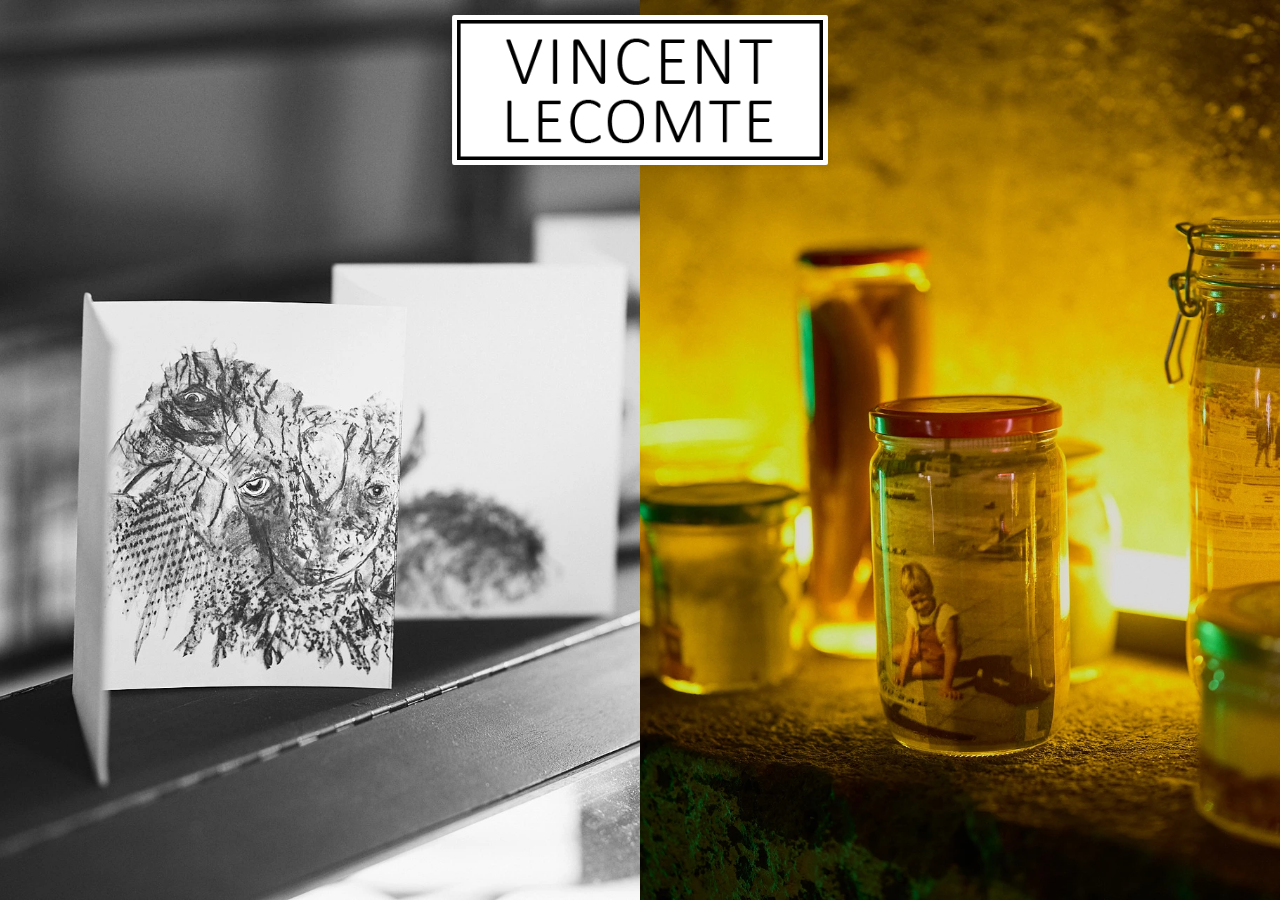
==== index.html @ bfa9d7aa "Ajout du site recherche Clarification des interdependances CSS" ====
<!DOCTYPE html>
<html lang="fr">
<head>
  <meta charset="UTF-8" />
  <meta name="viewport" content="width=device-width, initial-scale=1.0" />
  <title>Vincent Lecomte</title>
  
  <link rel="stylesheet" href="styles/base/variables.css" />
  <link rel="stylesheet" href="styles/base/reset.css" />
  <link rel="stylesheet" href="styles/accueil.css" />
</head>
<body>
  <div class="title">
    <img src="assets/images/autres/logo.png" alt="Vincent Lecomte" />
  </div>
  <div class="split-container">
    <a href="site_artiste.html" class="left">
      <div class="content">
        <h1>Artiste</h1>
        <p>Exploration visuelle et poétique</p>
      </div>
    </a>
    <a href="site_recherche.html" class="right">
      <div class="content">
        <h1>Recherche</h1>
        <p>Philosophie et esthétique contemporaine</p>
      </div>
    </a>
  </div>
</body>
</html>
---- styles/base/variables.css ----
:root {
  /* Colors */
  --color-primary: #333;
  --color-secondary: #777;
  --color-tertiary: #666;
  --color-background: #f8f8f8;
  --color-sidebar: #fcf6e8;
  --color-white: #ffffff;
  --color-border: #ddd;
  --color-hover: #555;
  --color-submenu: #999;
  --color-shadow: rgba(0, 0, 0, 0.05);
  --color-dark: #222;
  --color-text: #444;

  /* Typography */
  --font-primary: 'Roboto', sans-serif;
  --font-size-small: 0.875rem; /* 14px */
  --font-size-base: 1rem;      /* 16px */
  --font-size-medium: 1.125rem;   /* 18px */
  --font-size-large: 1.25rem;   /* 20px */
  --font-size-h3: 1.5rem;        /* 24px */
  --font-size-h2: 2rem;        /* 32px */
  --font-size-h1: 2.5rem;        /* 40px */
  --line-height-base: 1.5;
  --line-height-tight: 1.2;
  --font-weight-light: 300;
  --font-weight-regular: 400;
  --font-weight-medium: 500;
  --font-weight-bold: 700;

  /* Layout */
  --max-width-form: 37.5rem;   /* 600px */
  --container-padding: 5%;    /* contrôle les marges latérales */
  --border-radius: 0.1875rem;  /* 3px */
  --shadow-default: 0 0.125rem 0.625rem var(--color-shadow);

  /* Spacing */
  --spacing-xxs: 0.25rem;      /* 4px */
  --spacing-xs: 0.5rem;        /* 8px */
  --spacing-sm: 0.9375rem;     /* 15px */
  --spacing-md: 1.25rem;       /* 20px */
  --spacing-lg: 1.875rem;      /* 30px */
  --spacing-xl: 3.125rem;      /* 50px */
  --spacing-xxl: 6.25rem;      /* 100px */

  /* Sidebar */
  --sidebar-width-small: 12.5rem; /* 200px */
  --sidebar-width-large: 15.625rem; /* 250px */
  --sidebar-padding: 1.875rem 1rem;
  --sidebar-logo-margin: 2rem;
  --sidebar-item-margin: 0;
  --sidebar-submenu-padding: 0.75rem;

  /* Transitions */
  --transition-base: 0.3s ease;
  --transition-reduced: 0.1s ease;

  /* Sections */
  --section-margin: var(--spacing-md) 0;
  --section-margin-large: var(--spacing-xxl) 0;
  --section-padding: var(--spacing-md) var(--container-padding);
  --section-spacing-inner: var(--spacing-lg);

  /* Z-Index Layers */
  --layer-sidebar: 1000;
  --layer-menu-toggle: 1001;
  
  /* Accessibilité */
  --focus-color: #007bff;
  --focus-ring: 0 0 0 3px rgba(0, 123, 255, 0.5);
  --color-focus: var(--focus-color);
  --color-error: #dc3545;
  --min-touch-target: 44px;
}

@media (prefers-reduced-motion: reduce) {
  :root {
    --transition-base: var(--transition-reduced);
  }
}
---- styles/accueil.css ----
/* Page d'accueil - CSS autonome et propre */

body {
  margin: 0;
  padding: 0;
  height: 100vh;
  overflow: hidden;
  font-family: var(--font-primary);
}

.split-container {
  display: flex;
  height: 100vh;
  width: 100vw;
}

.left, .right {
  flex: 1;
  display: flex;
  align-items: center;
  text-decoration: none;
  color: var(--color-white);
  position: relative;
  transition: all 0.3s ease;
  padding: var(--spacing-xl);
  overflow: hidden; /* AJOUT : Empêche le débordement */
}

.left {
  background-image: url('../assets/images/autres/home000.webp');
  background-size: cover;
  background-position: center;
  background-repeat: no-repeat;
  justify-content: flex-start;
}

.right {
  background-image: url('../assets/images/autres/home001.webp');
  background-size: cover;
  background-position: center;
  background-repeat: no-repeat;
  justify-content: flex-end;
}

.content {
  z-index: 10;
  opacity: 0; /* Masque le contenu par défaut */
  transition: opacity 0.3s ease;
}

.left .content {
  text-align: left;
}

.right .content {
  text-align: right;
}

/* Fond noir semi-transparent pour le texte */
.content::before {
  content: '';
  position: absolute;
  top: 50%;
  left: 50%;
  transform: translate(-50%, -50%);
  background-color: rgba(0, 0, 0, 0.7);
  border-radius: var(--spacing-xs);
  opacity: 0;
  transition: opacity 0.3s ease;
  z-index: -1;
  width: 120%;
  height: 120%;
}

h1 {
  font-size: 2rem;
  margin-bottom: 0.5rem;
  font-family: var(--font-primary);
  position: relative;
  z-index: 1;
}

p {
  font-size: 1rem;
  opacity: 0.9;
  font-family: var(--font-primary);
  position: relative;
  z-index: 1;
}

.left:hover,
.right:hover {
  flex: 1.2;
  filter: brightness(1.1);
}

/* Affichage du contenu au survol */
.left:hover .content,
.right:hover .content {
  opacity: 1;
}

.left:hover .content::before,
.right:hover .content::before {
  opacity: 1;
}

.title {
  position: absolute;
  top: 10%;
  left: 50%;
  transform: translate(-50%, -50%);
  z-index: 20;
}

.title img {
  max-width: 500px;
  width: auto;
  height: auto;
  max-height: 150px;
  background-color: var(--color-white);
  padding: 5px;
  border-radius: 2px;
  box-shadow: 0 2px 10px rgba(0, 0, 0, 0.1);
}

@media (max-width: 768px) {
  .split-container {
    flex-direction: column;
  }

  .left, .right {
    height: 50vh;
    justify-content: center;
    padding: var(--spacing-lg);
  }

  .left .content,
  .right .content {
    text-align: center;
    opacity: 1; /* Toujours visible sur mobile */
  }

  .content::before {
    opacity: 1; /* Fond toujours visible sur mobile */
  }

  h1 {
    font-size: 1.6rem;
  }

  .title {
    top: 50%;
  }

  .title img {
    max-width: 250px;
    max-height: 60px;
    padding: 12px;
  }
}
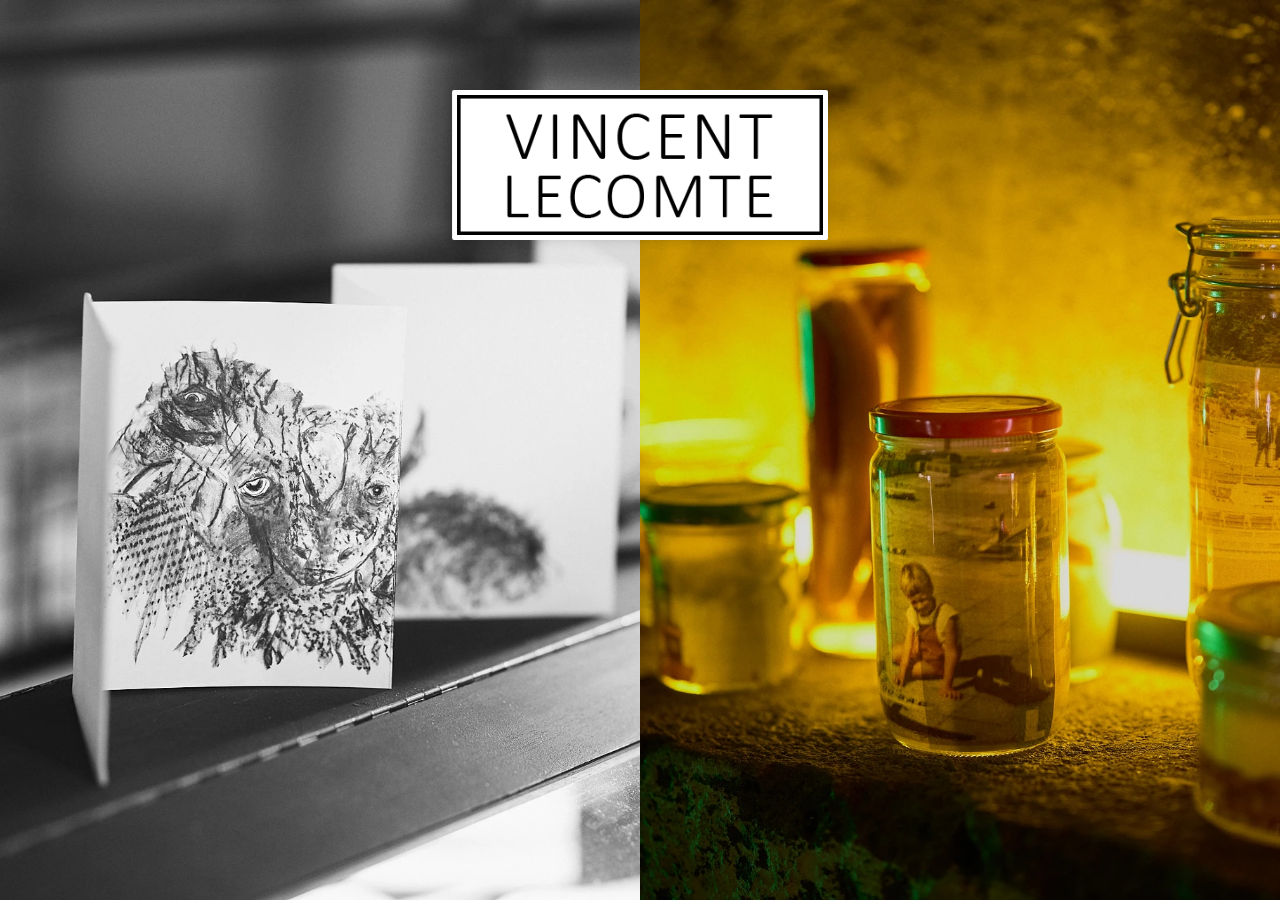
==== commit 668e7562: "Modifs globales Ajout livres Modifs globales Optimisation et modifications" ====
--- a/index.html
+++ b/index.html
@@ -16,7 +16,7 @@
   <div class="split-container">
     <a href="site_artiste.html" class="left">
       <div class="content">
-        <h1>Artiste</h1>
+        <h1>Création</h1>
         <p>Exploration visuelle et poétique</p>
       </div>
     </a>
--- a/styles/accueil.css
+++ b/styles/accueil.css
@@ -68,8 +68,8 @@
   opacity: 0;
   transition: opacity 0.3s ease;
   z-index: -1;
-  width: 120%;
-  height: 120%;
+  width: 100%;
+  height: 100%;
 }
 
 h1 {
@@ -109,7 +109,7 @@
   position: absolute;
   top: 10%;
   left: 50%;
-  transform: translate(-50%, -50%);
+  transform: translateX(-50%);
   z-index: 20;
 }
 
@@ -151,6 +151,7 @@
 
   .title {
     top: 50%;
+    transform: translate(-50%, -50%);
   }
 
   .title img {
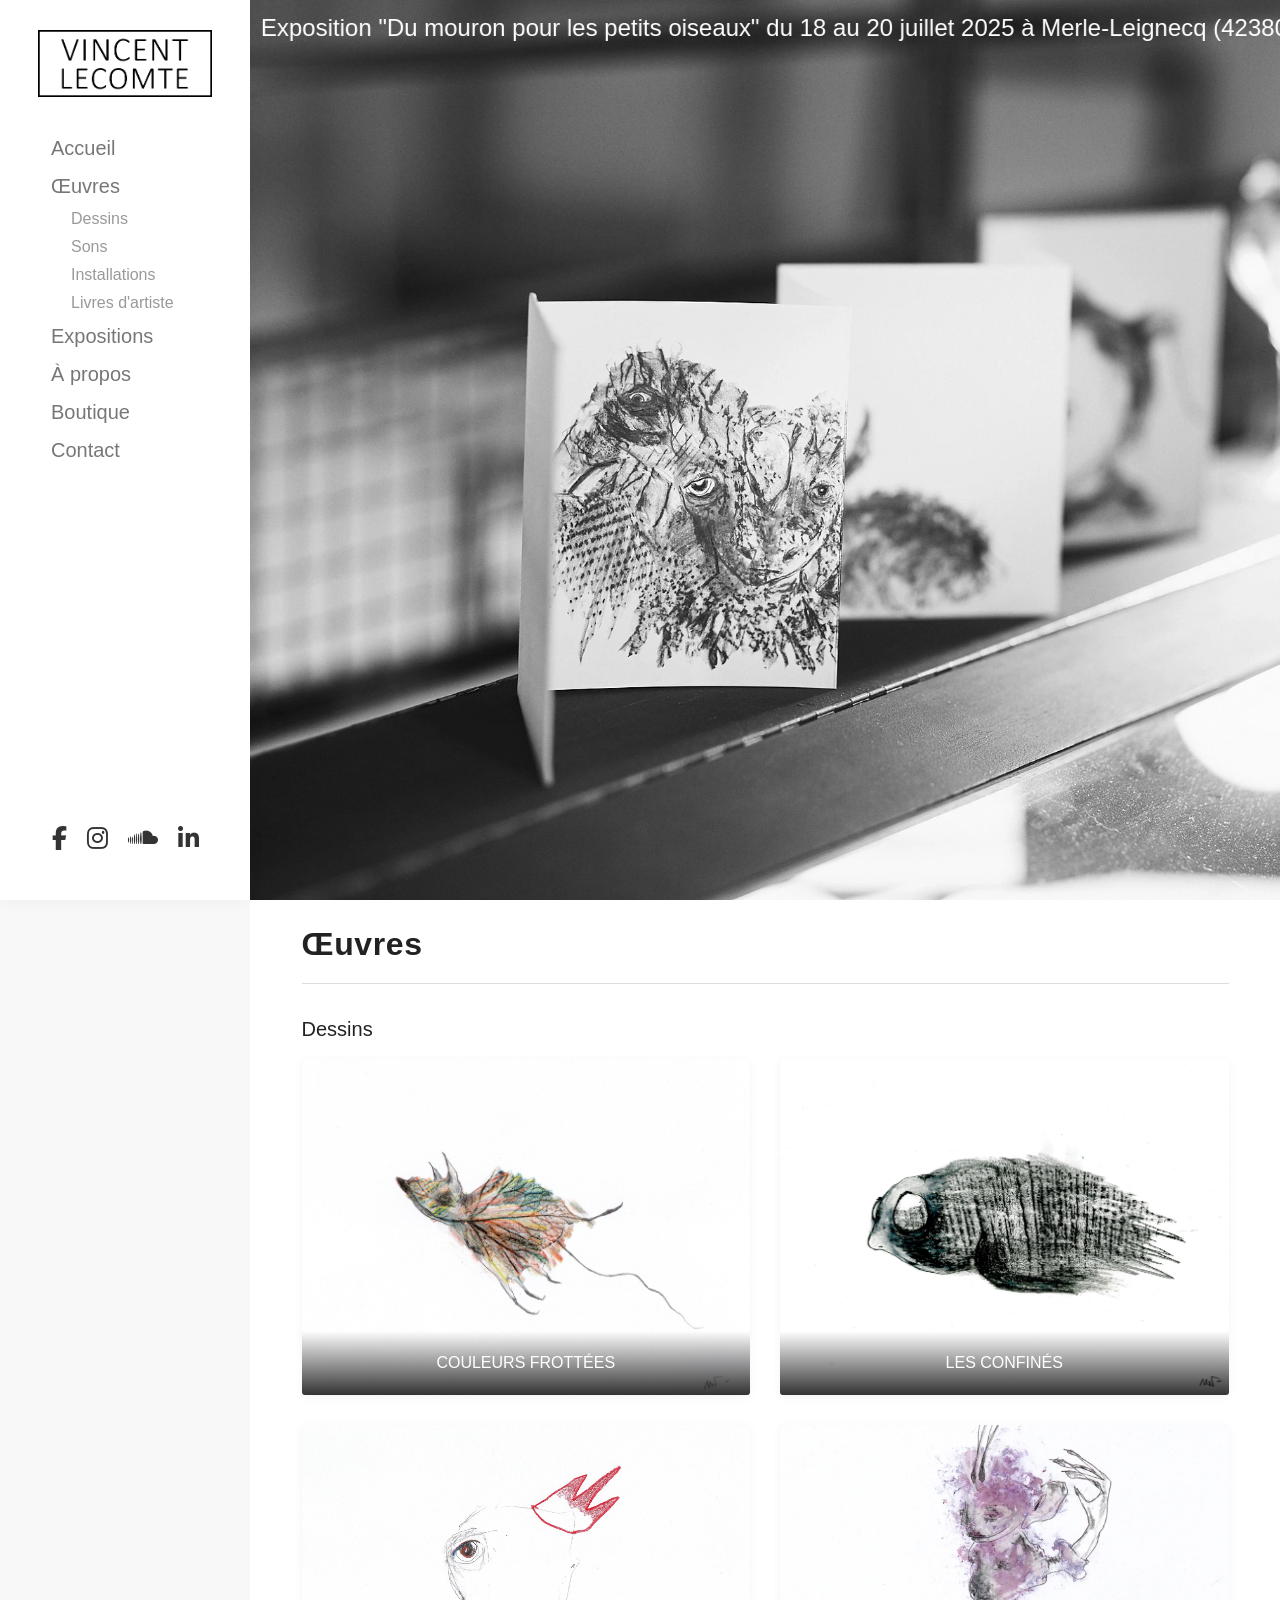
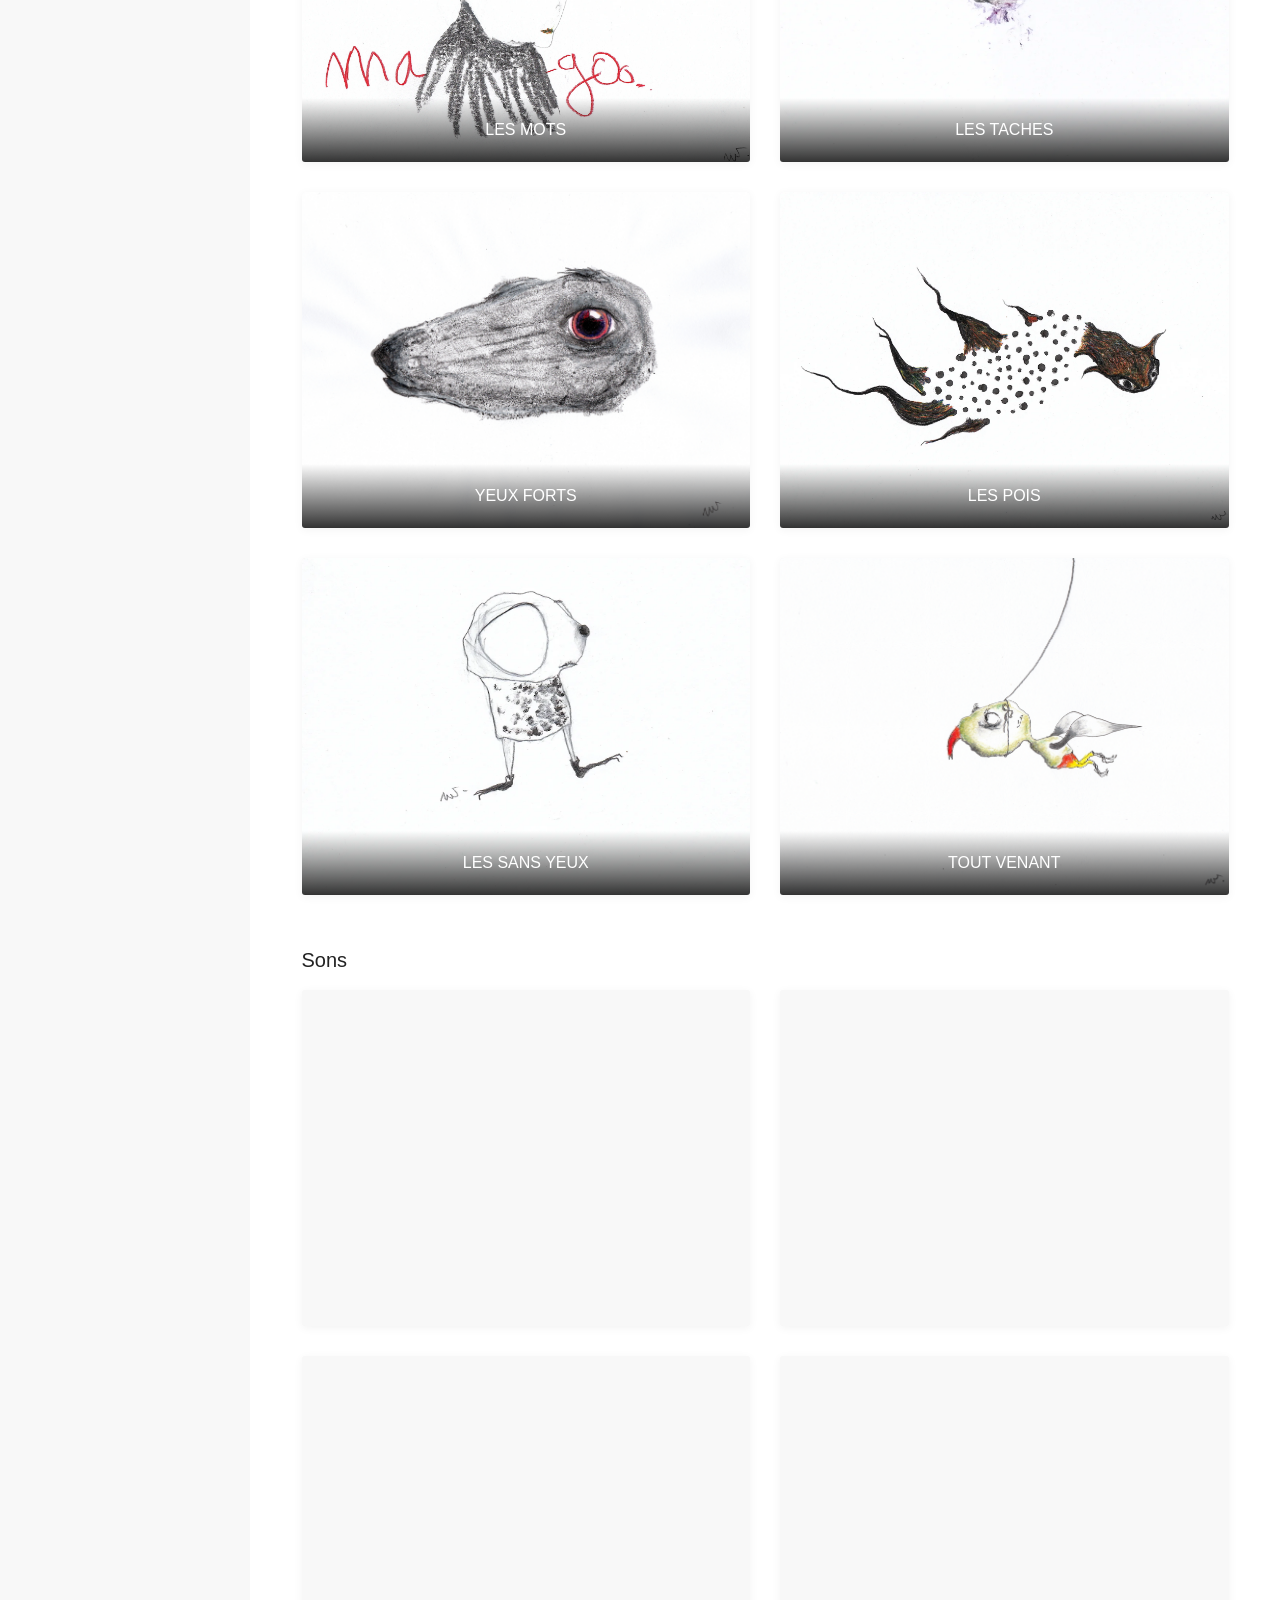
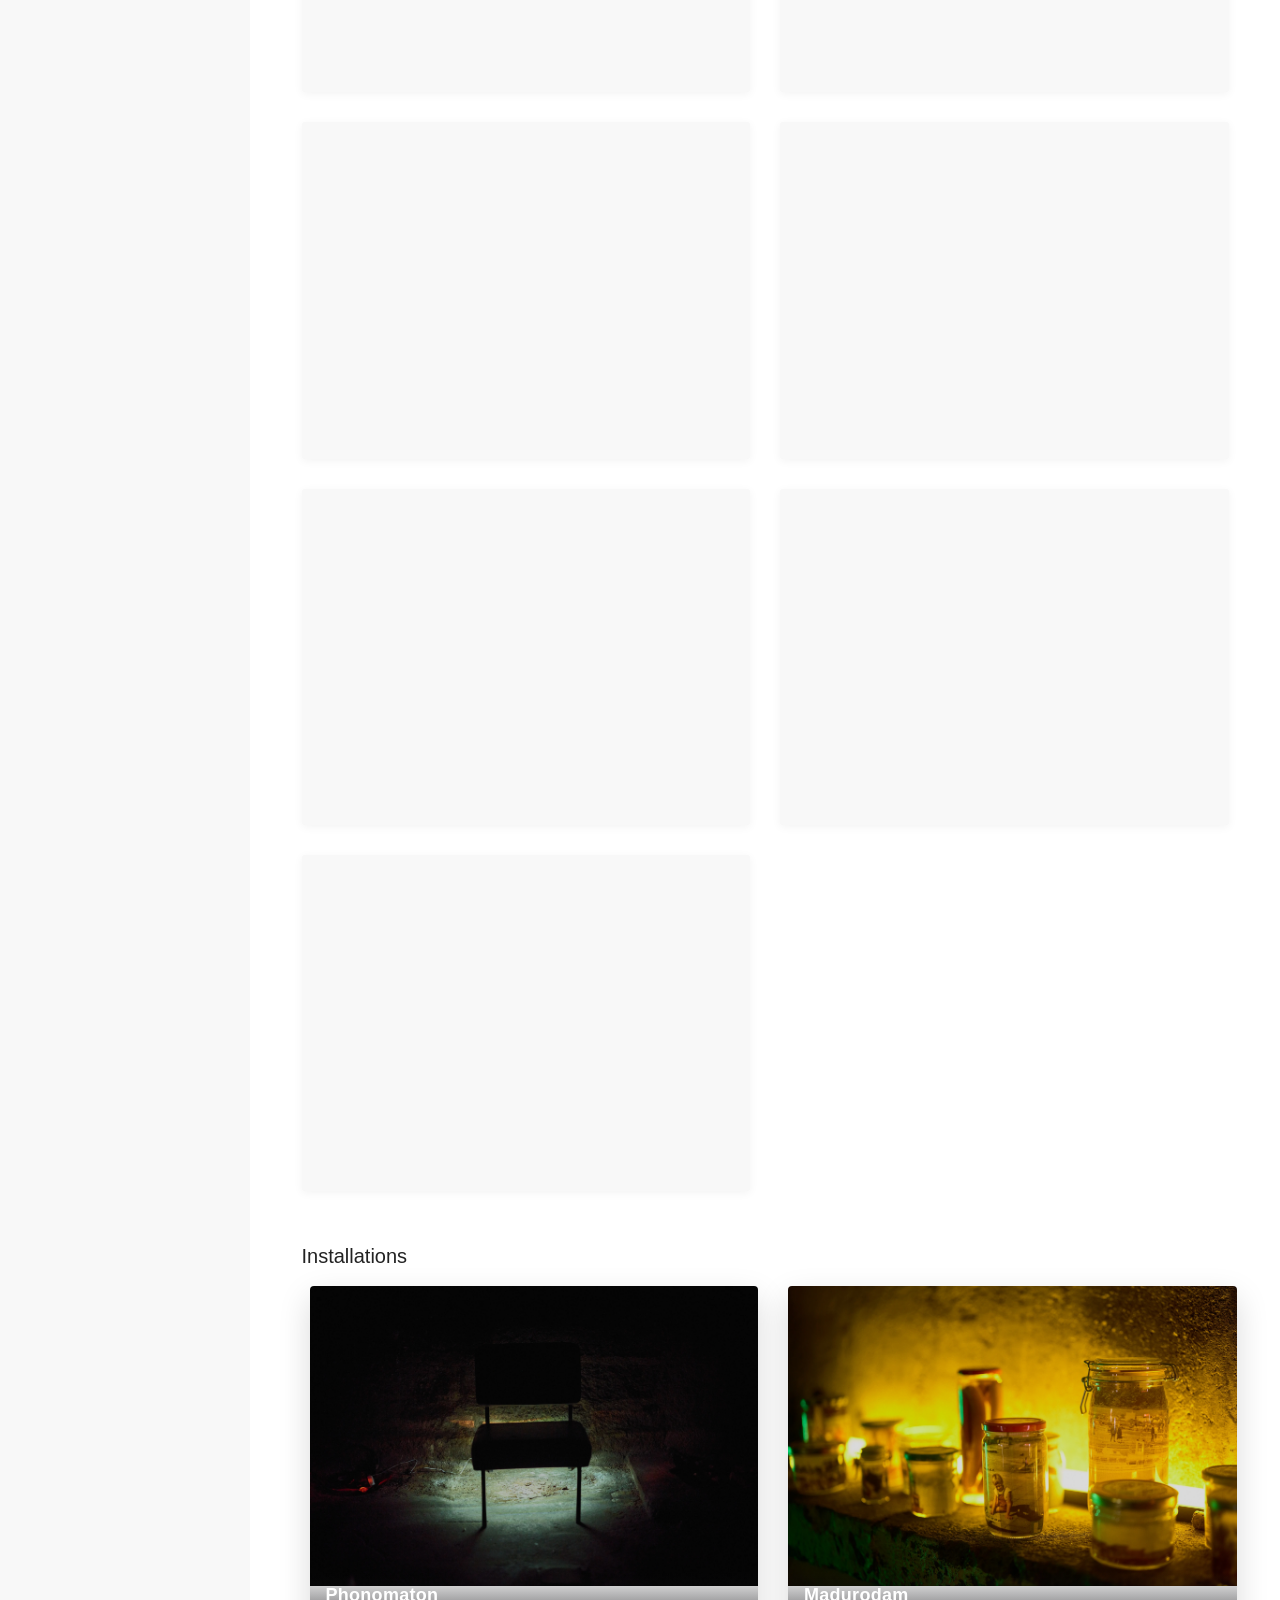
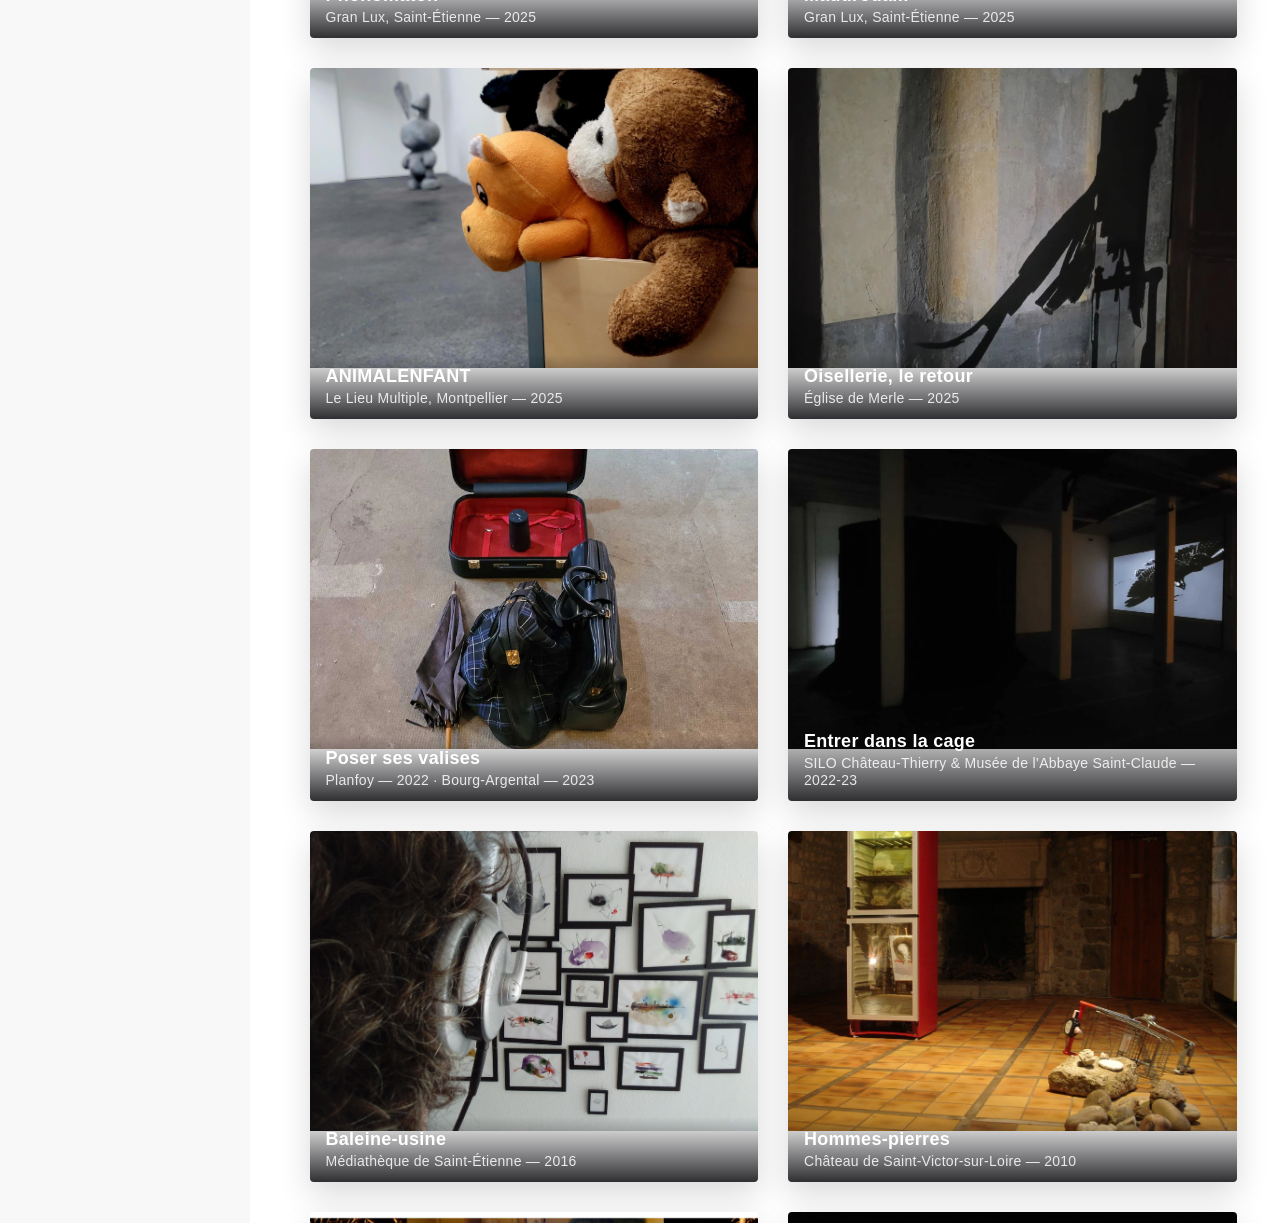
==== commit 68d5940e: "Finalisation du site Amelioration SEO Finalisation des descriptions" ====
--- a/index.html
+++ b/index.html
@@ -3,13 +3,61 @@
 <head>
   <meta charset="UTF-8" />
   <meta name="viewport" content="width=device-width, initial-scale=1.0" />
-  <title>Vincent Lecomte</title>
+  <title>Vincent Lecomte - Artiste plasticien et compositeur sonore</title>
+  
+  <link rel="preconnect" href="https://fonts.googleapis.com">
+  <link rel="preconnect" href="https://fonts.gstatic.com" crossorigin>
+  <link href="https://fonts.googleapis.com/css2?family=Roboto:ital,wght@0,100..900;1,100..900&display=swap" rel="stylesheet">
   
   <link rel="stylesheet" href="styles/base/variables.css" />
   <link rel="stylesheet" href="styles/base/reset.css" />
   <link rel="stylesheet" href="styles/accueil.css" />
+  <style>
+    body {
+      margin: 0;
+      padding: 0;
+      background-color: black;
+      color: white;
+      font-family: Roboto, sans-serif;
+      display: flex;
+      justify-content: center;
+      align-items: center;
+      height: 100vh;
+    }
+    .loading {
+      font-size: 1.2em;
+      text-align: center;
+    }
+    .sr-only {
+      position: absolute;
+      width: 1px;
+      height: 1px;
+      padding: 0;
+      margin: -1px;
+      overflow: hidden;
+      clip: rect(0, 0, 0, 0);
+      white-space: nowrap;
+      border: 0;
+    }
+  </style>
+  <script>
+    document.addEventListener("DOMContentLoaded", () => {
+      // Crée un message temporaire de chargement
+      const msg = document.createElement("div");
+      msg.className = "loading";
+      msg.textContent = "Chargement du site artiste...";
+      document.body.innerHTML = "";
+      document.body.appendChild(msg);
+
+      // Redirection après un court délai
+      setTimeout(() => {
+        window.location.replace("site_artiste.html");
+      }, 800);
+    });
+  </script>
 </head>
 <body>
+  <h1 class="sr-only">Vincent Lecomte — Accueil du site</h1>
   <div class="title">
     <img src="assets/images/autres/logo.png" alt="Vincent Lecomte" />
   </div>
--- a/styles/base/variables.css
+++ b/styles/base/variables.css
@@ -15,6 +15,7 @@
 
   /* Typography */
   --font-primary: 'Roboto', sans-serif;
+  --font-secondary: 'Roboto', sans-serif;
   --font-size-small: 0.875rem; /* 14px */
   --font-size-base: 1rem;      /* 16px */
   --font-size-medium: 1.125rem;   /* 18px */
@@ -27,6 +28,7 @@
   --font-weight-light: 300;
   --font-weight-regular: 400;
   --font-weight-medium: 500;
+  --font-weight-semibold: 600;
   --font-weight-bold: 700;
 
   /* Layout */
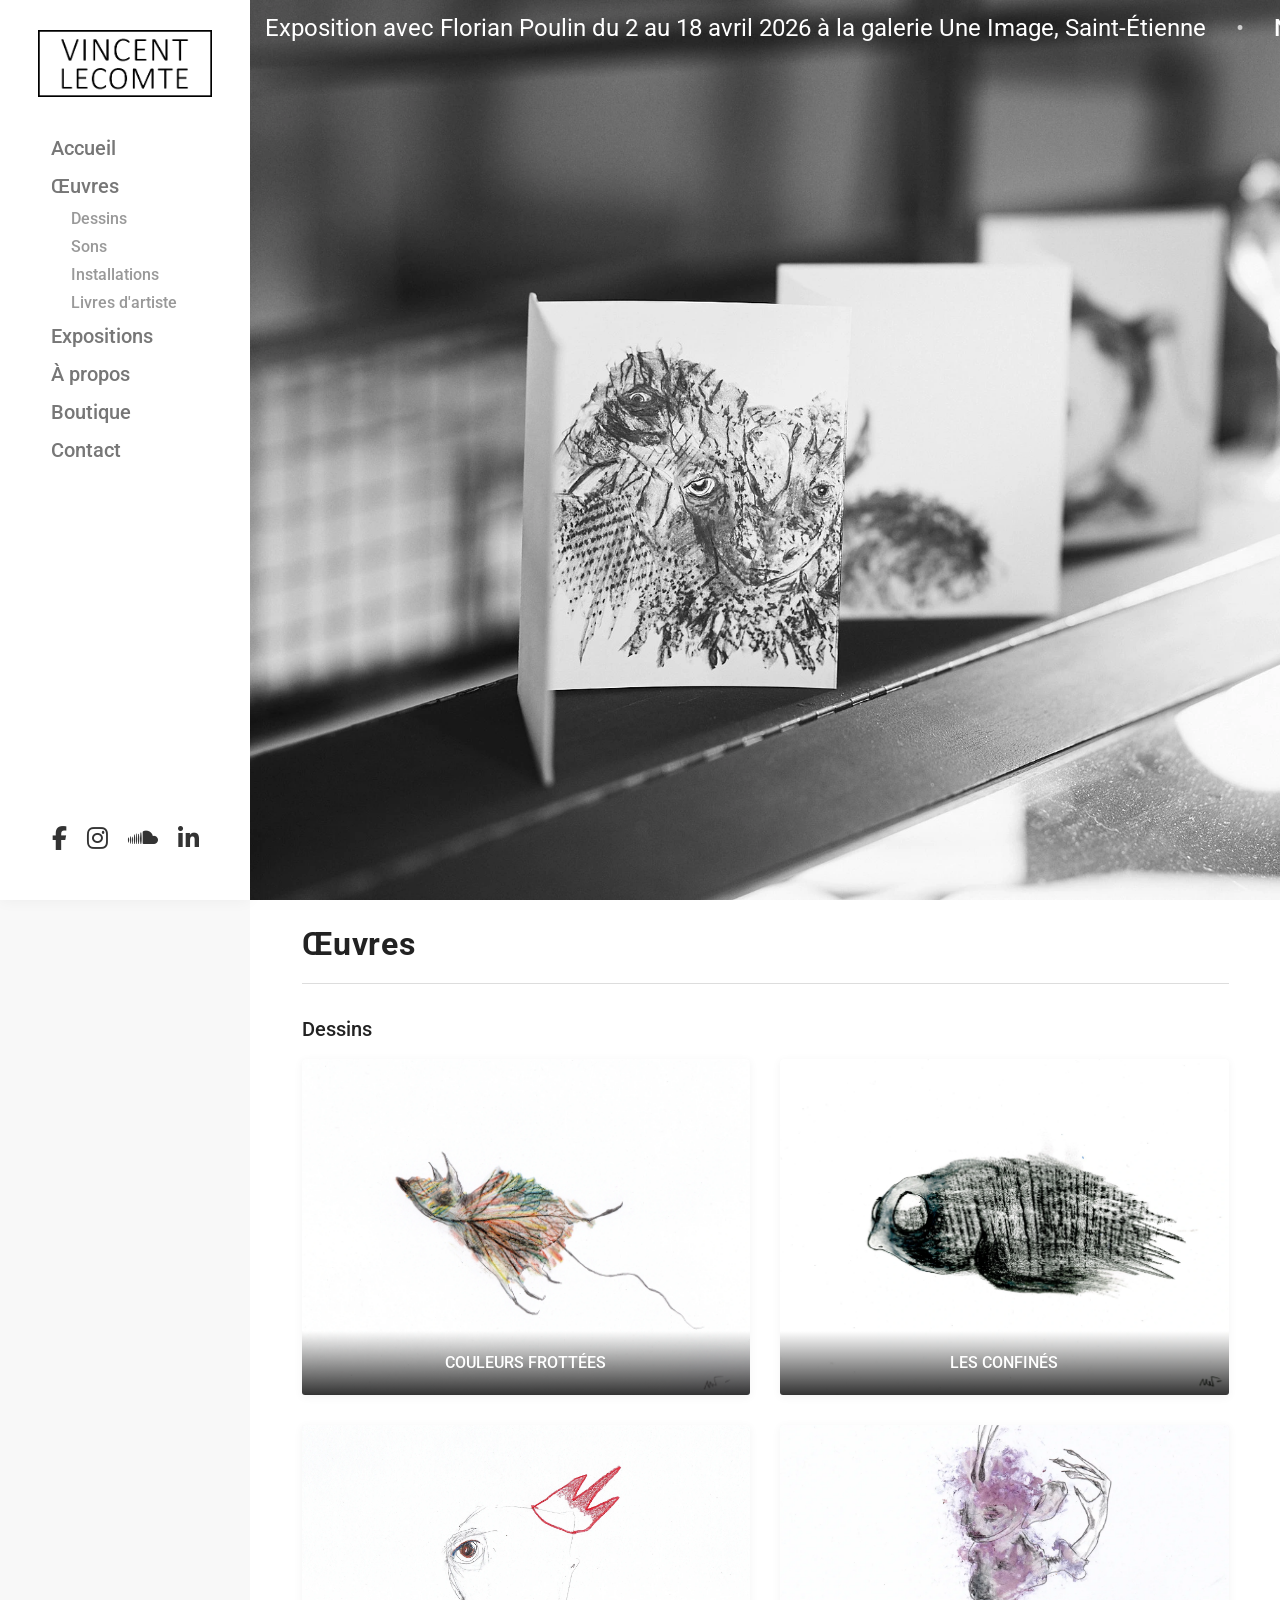
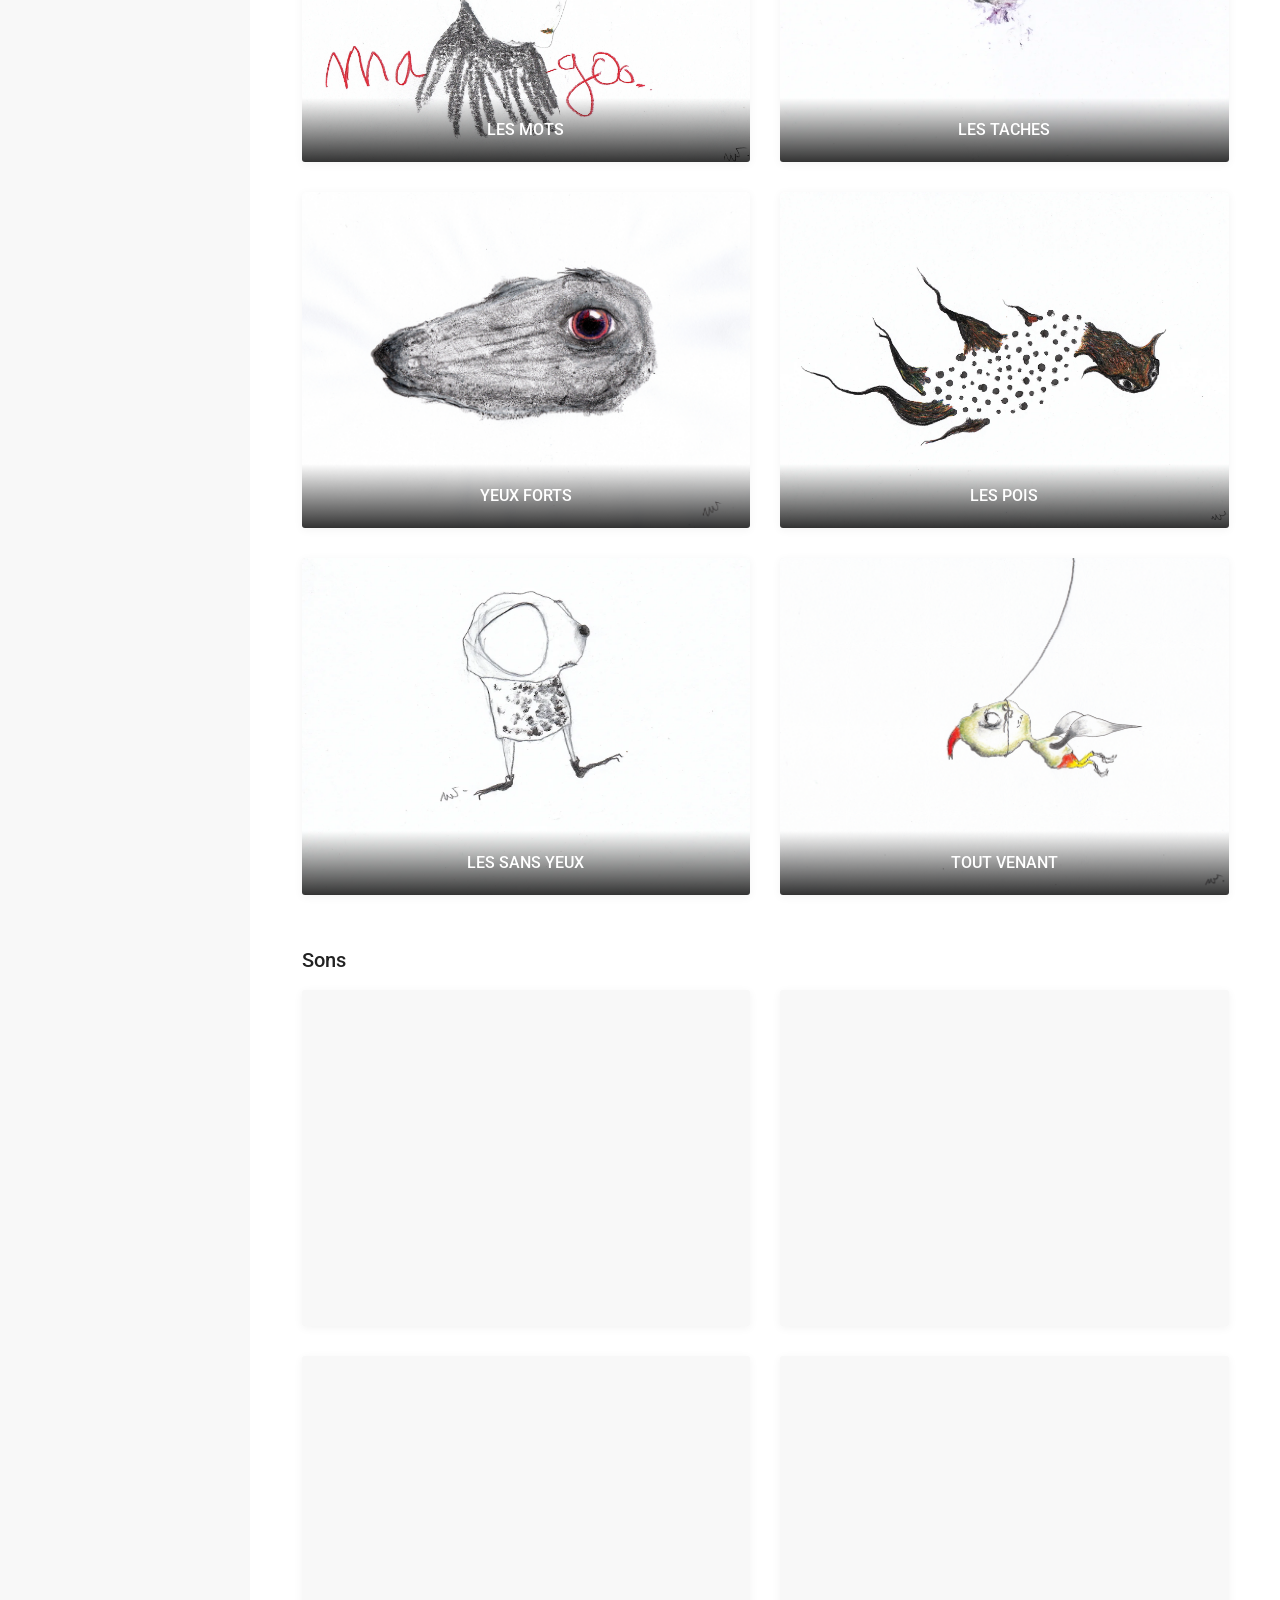
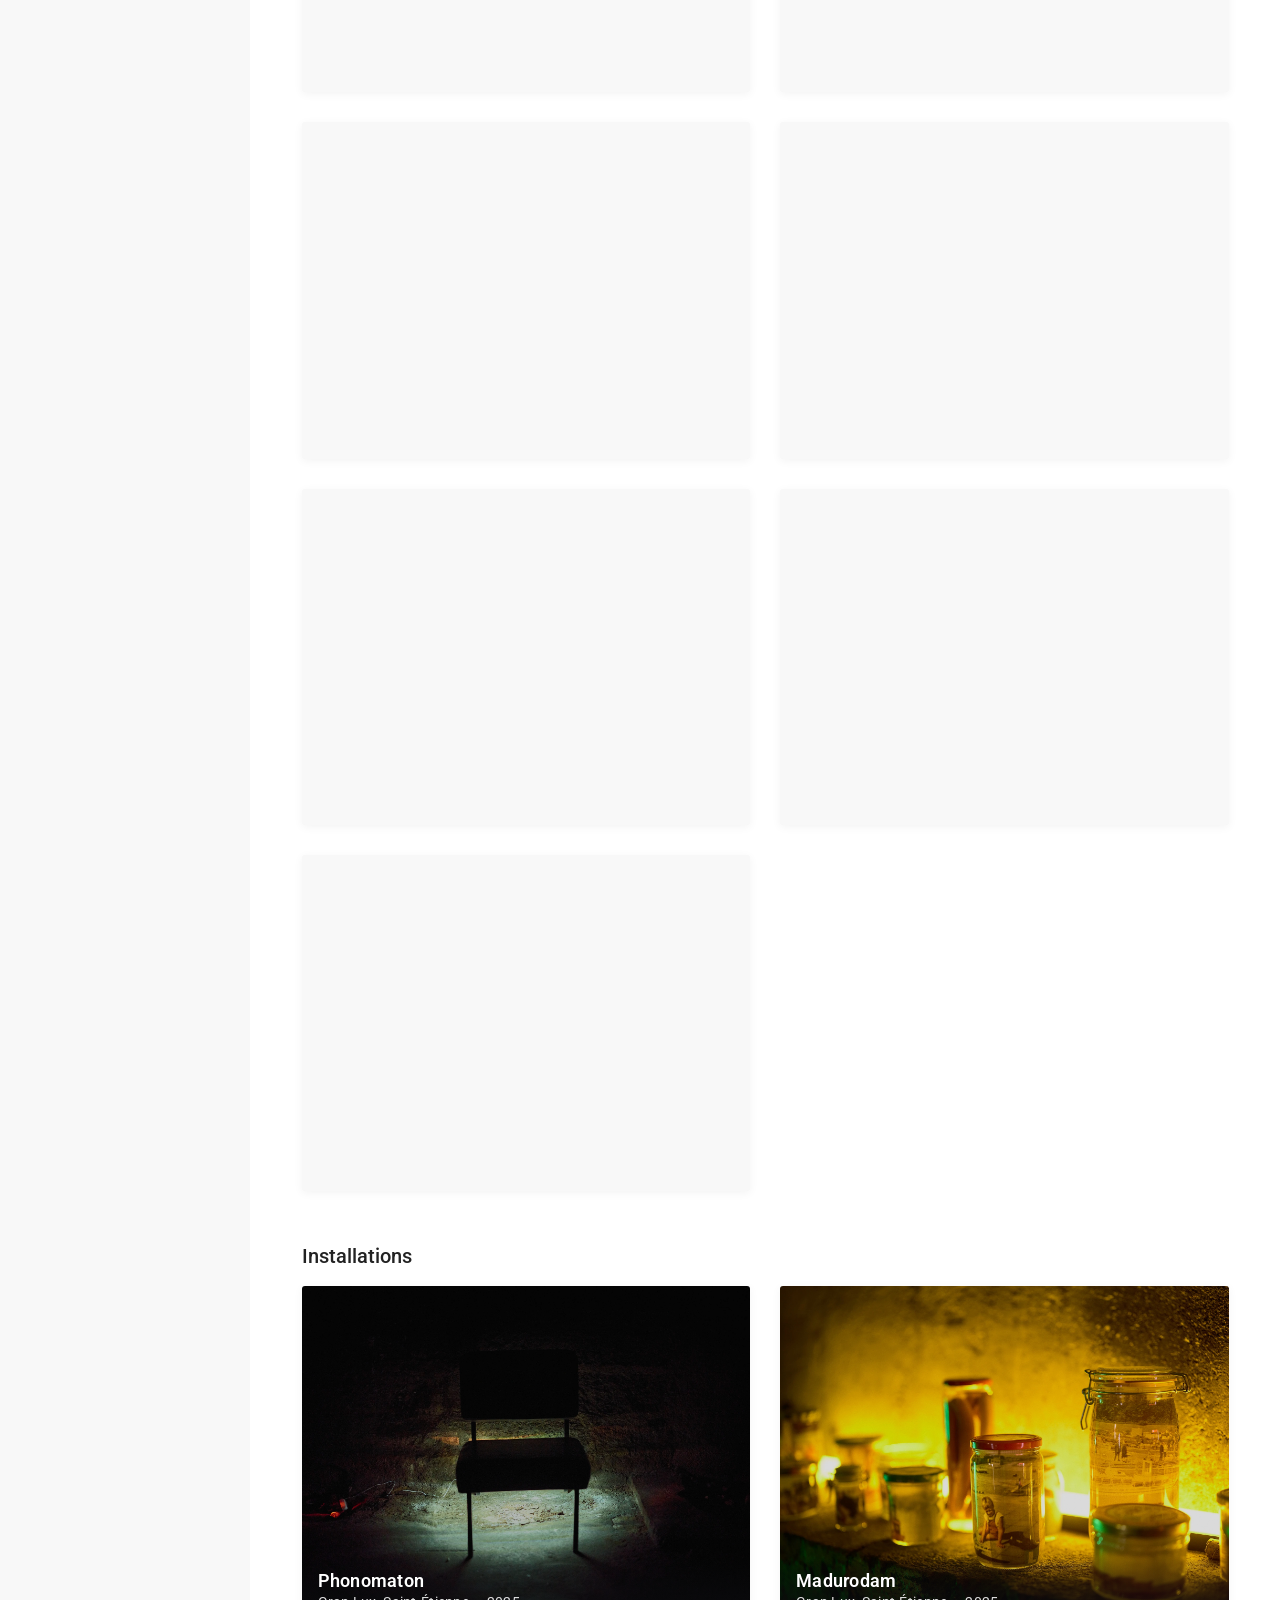
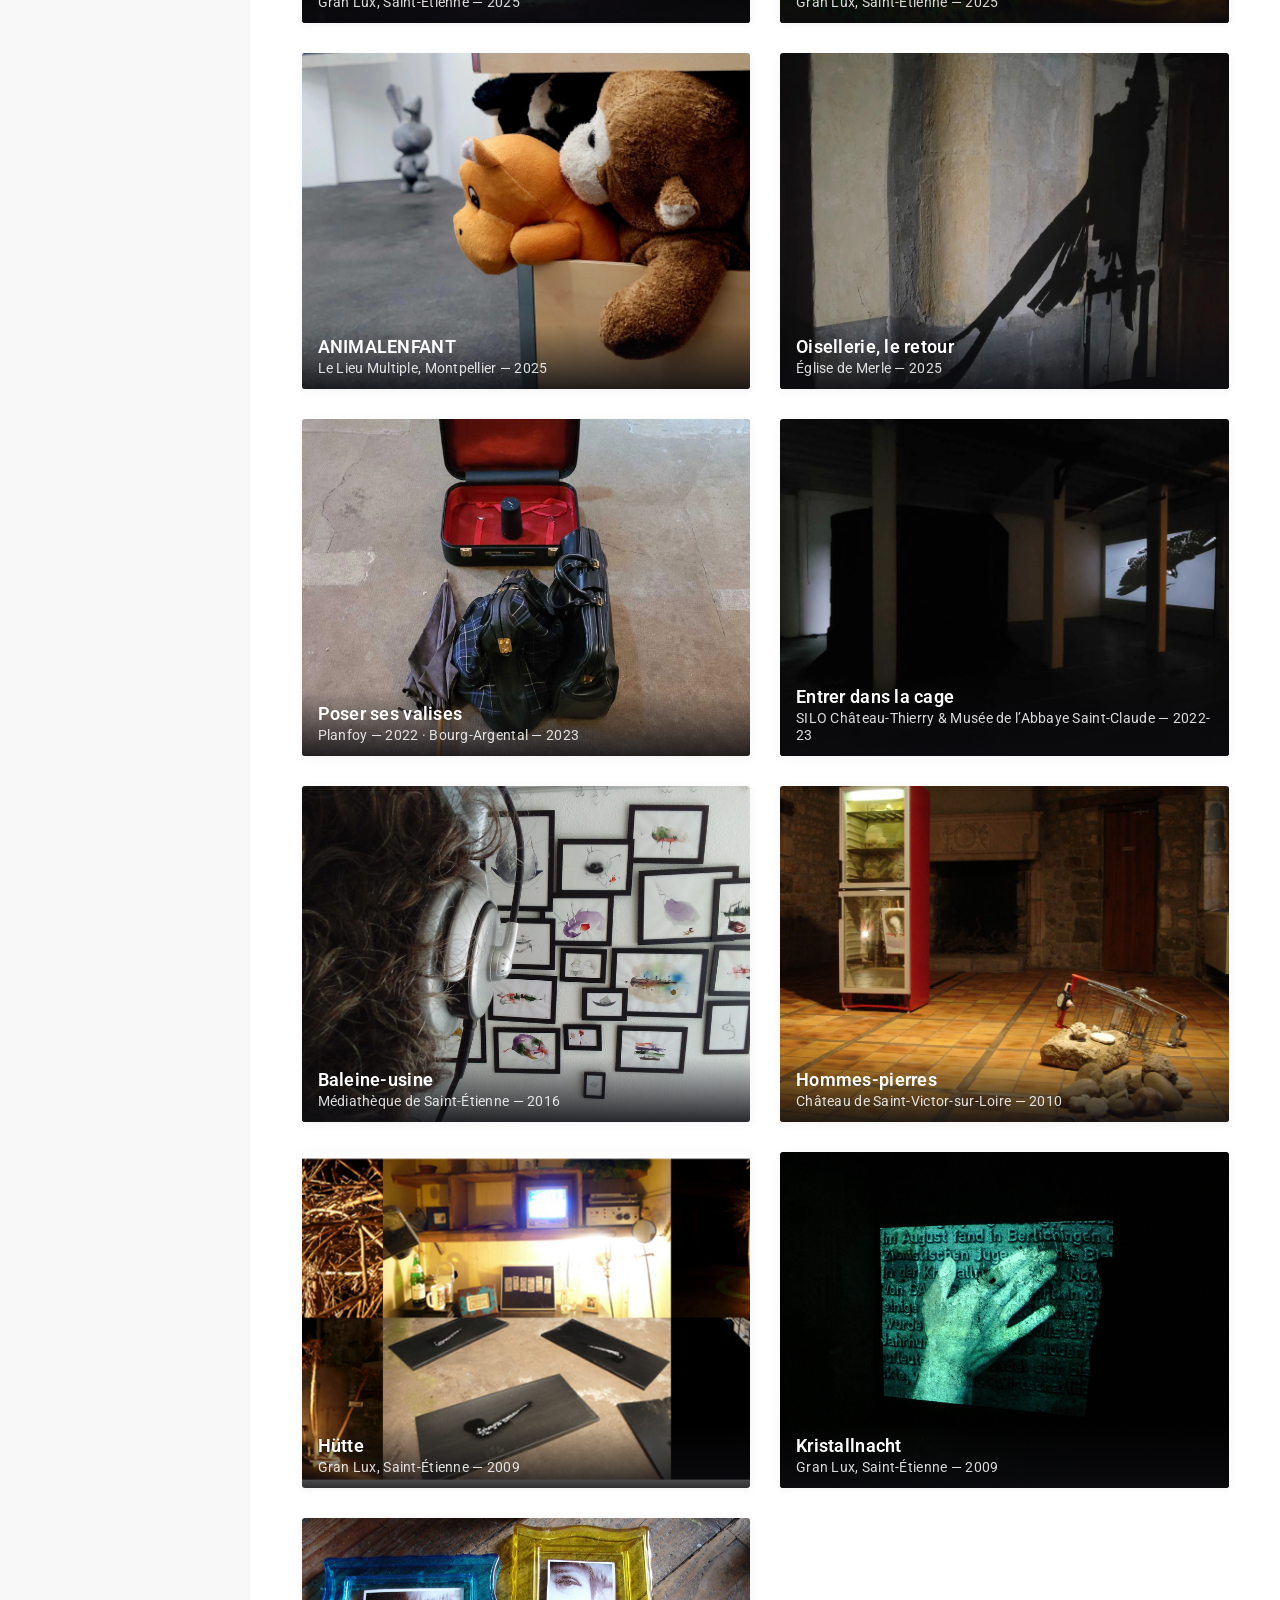
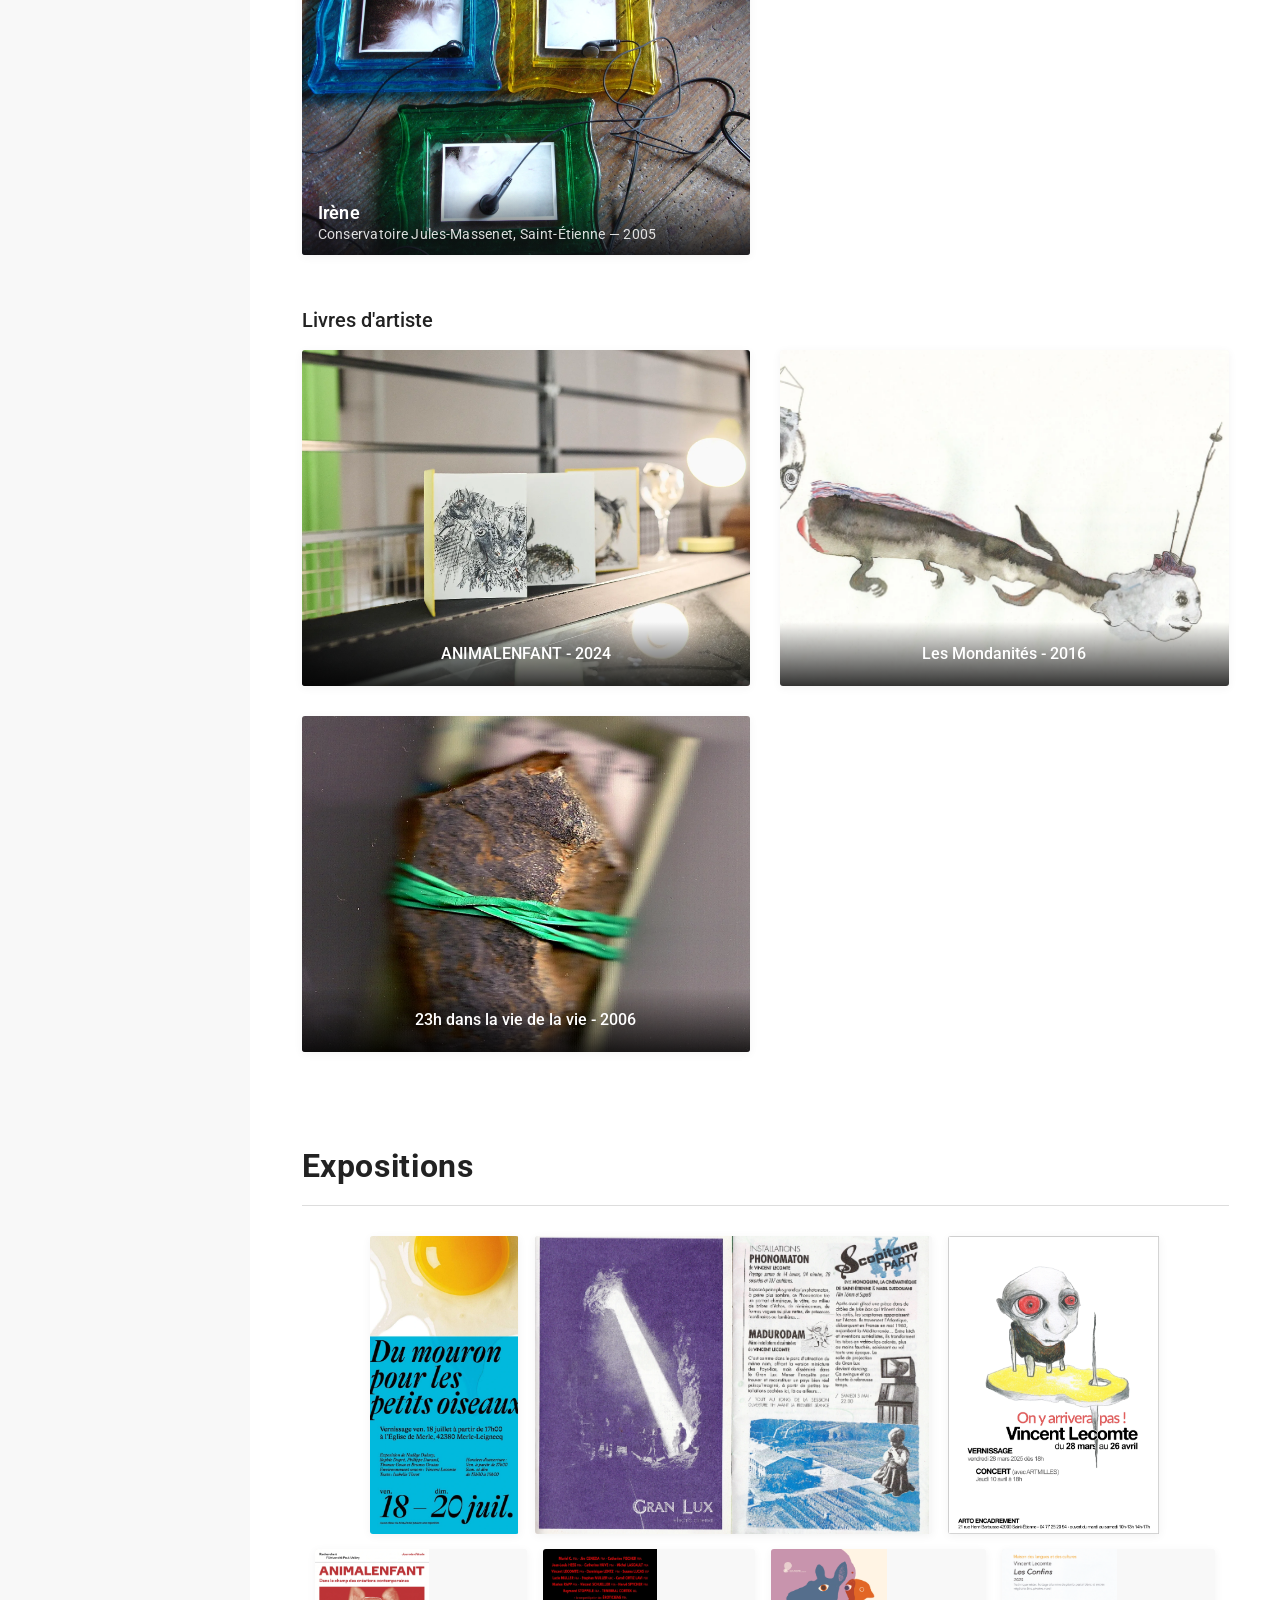
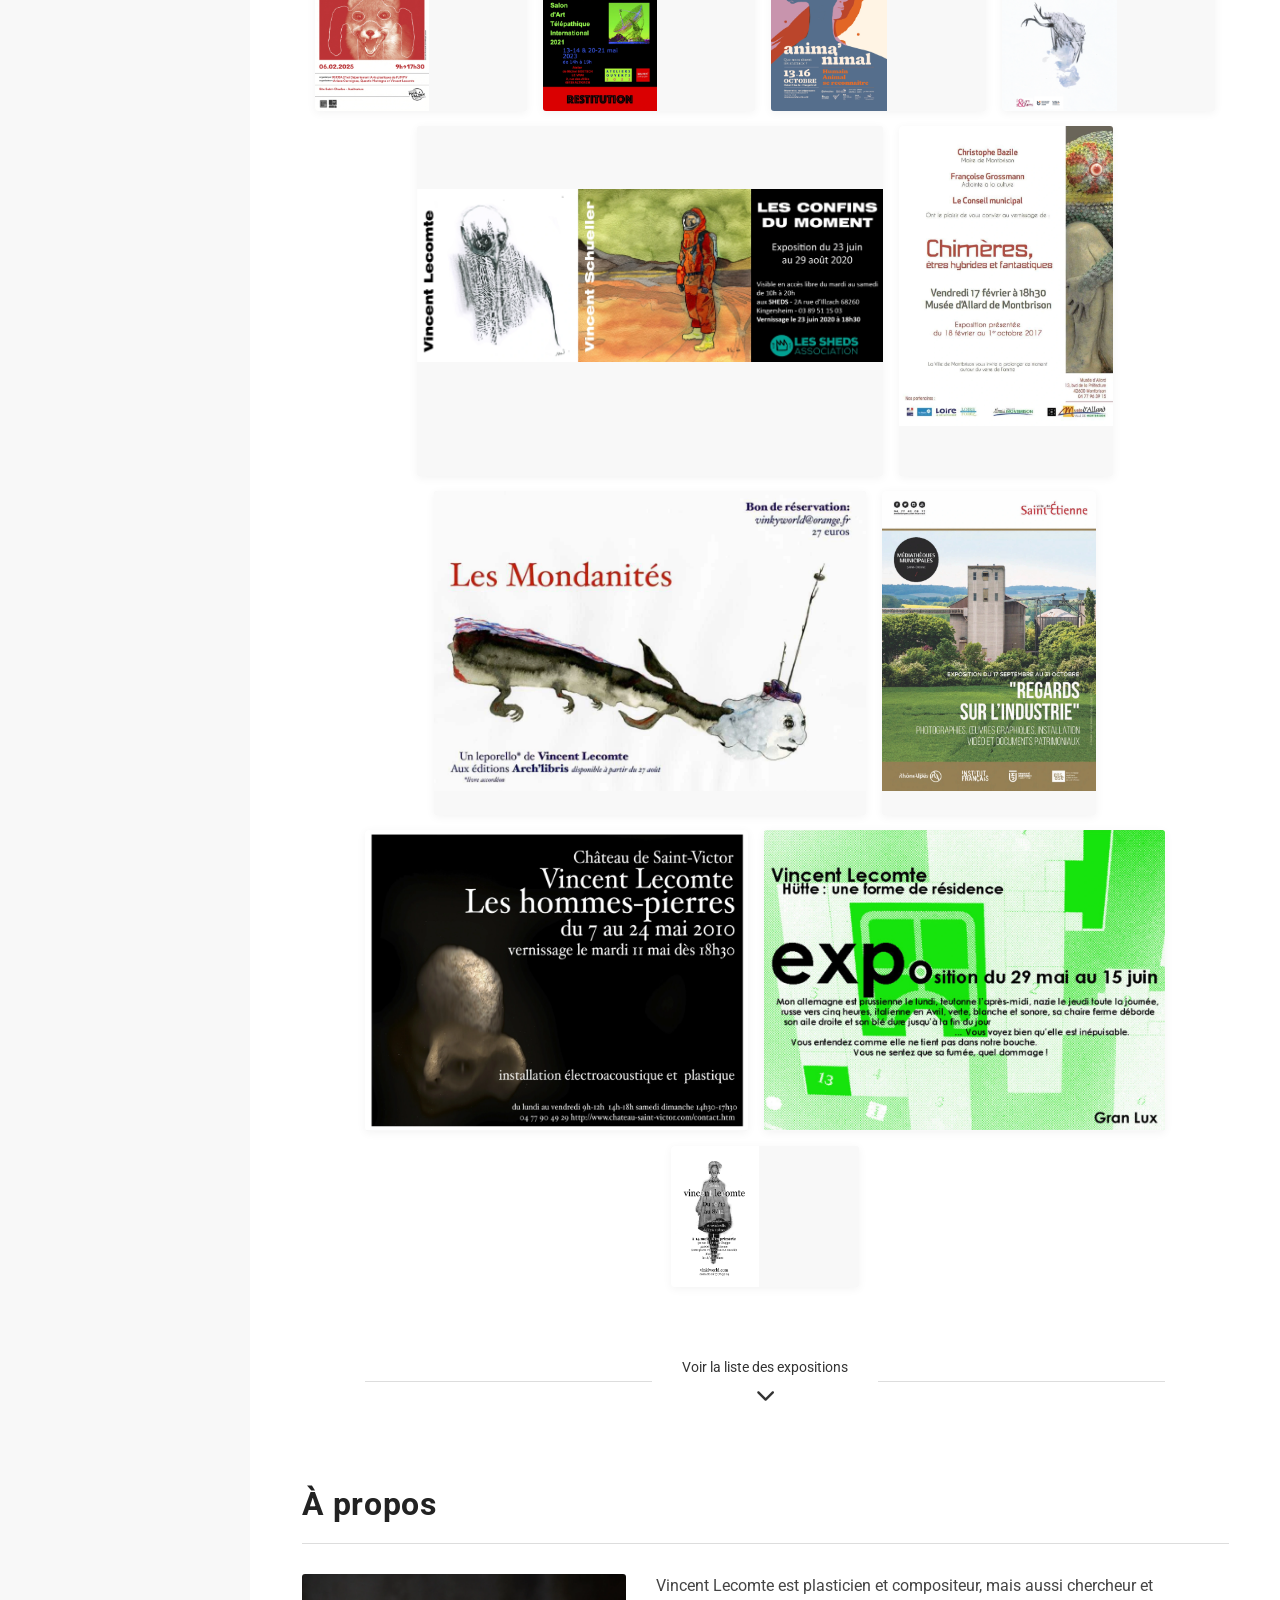
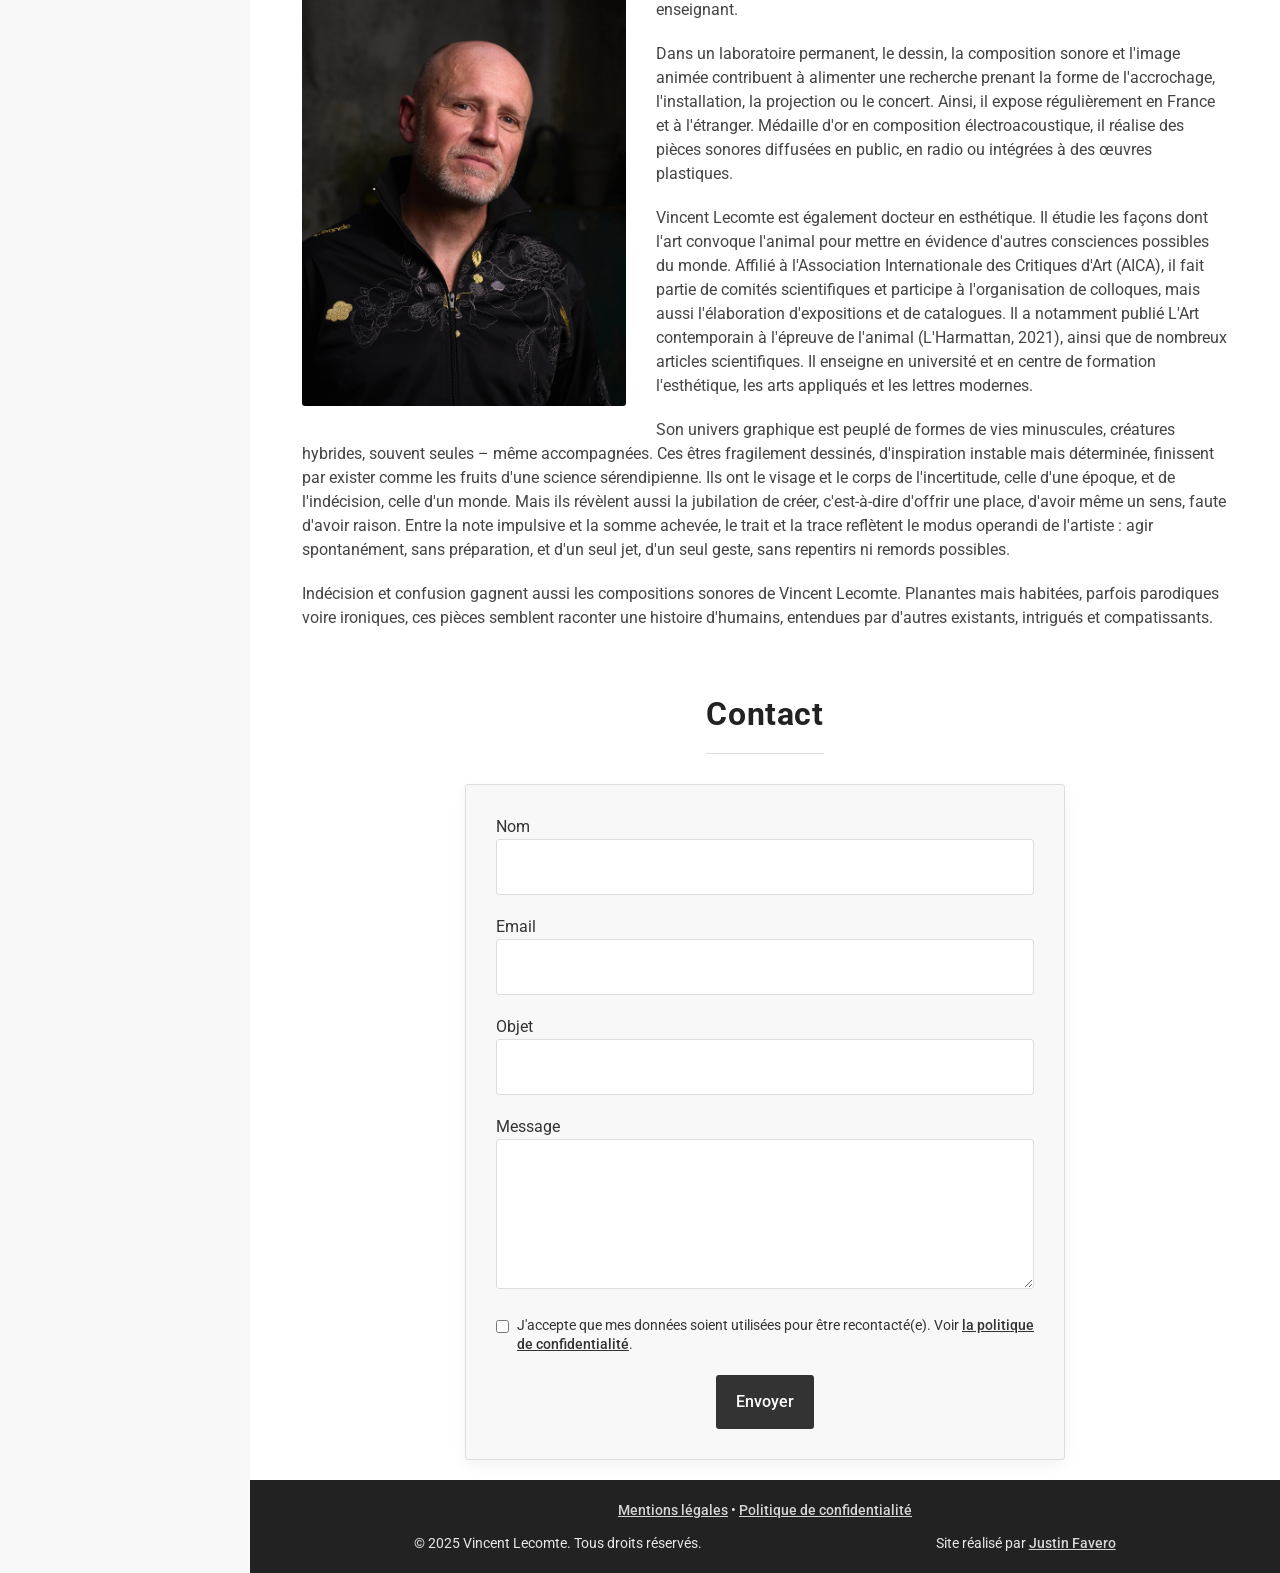
==== commit aa49dd91: "Insert données site recherche Ajout des infos Pas encore image En attente de mise en page" ====
--- a/index.html
+++ b/index.html
@@ -45,13 +45,13 @@
       // Crée un message temporaire de chargement
       const msg = document.createElement("div");
       msg.className = "loading";
-      msg.textContent = "Chargement du site artiste...";
+      msg.textContent = "Chargement de la page...";
       document.body.innerHTML = "";
       document.body.appendChild(msg);
 
       // Redirection après un court délai
       setTimeout(() => {
-        window.location.replace("site_artiste.html");
+        window.location.replace("artiste.html");
       }, 800);
     });
   </script>
@@ -62,13 +62,13 @@
     <img src="assets/images/autres/logo.png" alt="Vincent Lecomte" />
   </div>
   <div class="split-container">
-    <a href="site_artiste.html" class="left">
+    <a href="artiste.html" class="left">
       <div class="content">
         <h1>Création</h1>
         <p>Exploration visuelle et poétique</p>
       </div>
     </a>
-    <a href="site_recherche.html" class="right">
+    <a href="recherche.html" class="right">
       <div class="content">
         <h1>Recherche</h1>
         <p>Philosophie et esthétique contemporaine</p>
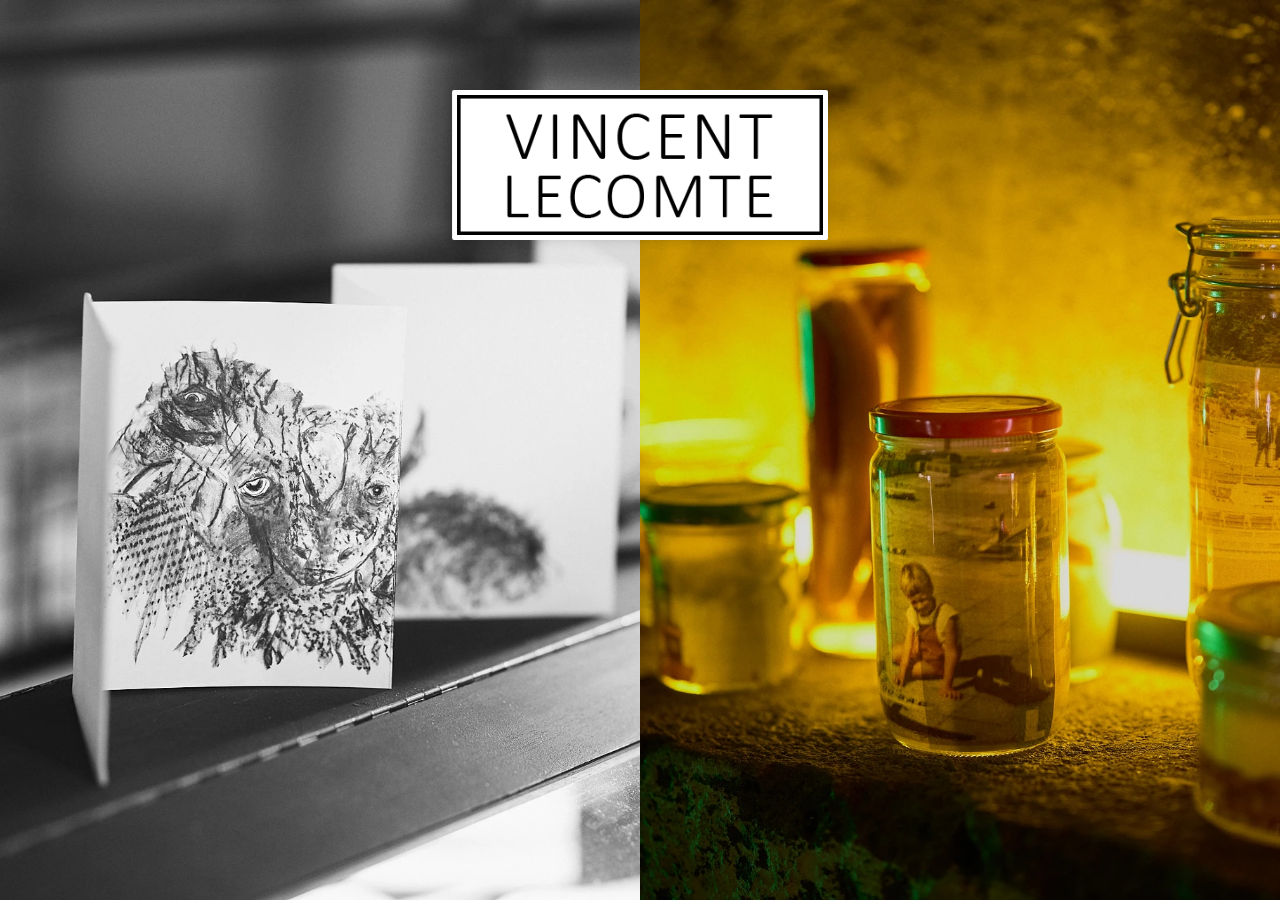
==== commit bdfdabc9: "Publication site recherche" ====
--- a/index.html
+++ b/index.html
@@ -12,51 +12,8 @@
   <link rel="stylesheet" href="styles/base/variables.css" />
   <link rel="stylesheet" href="styles/base/reset.css" />
   <link rel="stylesheet" href="styles/accueil.css" />
-  <style>
-    body {
-      margin: 0;
-      padding: 0;
-      background-color: black;
-      color: white;
-      font-family: Roboto, sans-serif;
-      display: flex;
-      justify-content: center;
-      align-items: center;
-      height: 100vh;
-    }
-    .loading {
-      font-size: 1.2em;
-      text-align: center;
-    }
-    .sr-only {
-      position: absolute;
-      width: 1px;
-      height: 1px;
-      padding: 0;
-      margin: -1px;
-      overflow: hidden;
-      clip: rect(0, 0, 0, 0);
-      white-space: nowrap;
-      border: 0;
-    }
-  </style>
-  <script>
-    document.addEventListener("DOMContentLoaded", () => {
-      // Crée un message temporaire de chargement
-      const msg = document.createElement("div");
-      msg.className = "loading";
-      msg.textContent = "Chargement de la page...";
-      document.body.innerHTML = "";
-      document.body.appendChild(msg);
-
-      // Redirection après un court délai
-      setTimeout(() => {
-        window.location.replace("artiste.html");
-      }, 800);
-    });
-  </script>
 </head>
-<body>
+<body class="home-landing">
   <h1 class="sr-only">Vincent Lecomte — Accueil du site</h1>
   <div class="title">
     <img src="assets/images/autres/logo.png" alt="Vincent Lecomte" />
@@ -65,13 +22,13 @@
     <a href="artiste.html" class="left">
       <div class="content">
         <h1>Création</h1>
-        <p>Exploration visuelle et poétique</p>
+        <p class="subtitle">Dessins, sons, installations</p>
       </div>
     </a>
     <a href="recherche.html" class="right">
       <div class="content">
         <h1>Recherche</h1>
-        <p>Philosophie et esthétique contemporaine</p>
+        <p class="subtitle">Esthétique, philosophie de l'art</p>
       </div>
     </a>
   </div>
--- a/styles/accueil.css
+++ b/styles/accueil.css
@@ -1,11 +1,25 @@
 /* Page d'accueil - CSS autonome et propre */
 
-body {
+.home-landing {
   margin: 0;
   padding: 0;
-  height: 100vh;
+  min-height: 100vh;
+  background-color: #000;
+  color: var(--color-white);
+  font-family: var(--font-primary);
   overflow: hidden;
-  font-family: var(--font-primary);
+}
+
+.sr-only {
+  position: absolute;
+  width: 1px;
+  height: 1px;
+  padding: 0;
+  margin: -1px;
+  overflow: hidden;
+  clip: rect(0, 0, 0, 0);
+  white-space: nowrap;
+  border: 0;
 }
 
 .split-container {
@@ -18,6 +32,16 @@
   flex: 1;
   display: flex;
   align-items: center;
+
+.split-container .subtitle {
+  margin-top: var(--spacing-sm);
+  font-size: clamp(1rem, 2.2vw, 1.25rem);
+  letter-spacing: 0.08em;
+  text-transform: uppercase;
+  opacity: 0.85;
+  color: var(--color-white);
+  text-shadow: 0 0.25rem 0.85rem rgba(0, 0, 0, 0.6);
+}
   text-decoration: none;
   color: var(--color-white);
   position: relative;
@@ -72,12 +96,19 @@
   height: 100%;
 }
 
-h1 {
-  font-size: 2rem;
-  margin-bottom: 0.5rem;
+.split-container h1 {
+  font-size: 2.5rem;
+  margin-bottom: 0;
+  letter-spacing: 0.12em;
+
+  .split-container .subtitle {
+    font-size: 1rem;
+    letter-spacing: 0.05em;
+  }
   font-family: var(--font-primary);
   position: relative;
   z-index: 1;
+  text-shadow: 0 0.25rem 0.75rem rgba(0, 0, 0, 0.55);
 }
 
 p {
@@ -145,8 +176,9 @@
     opacity: 1; /* Fond toujours visible sur mobile */
   }
 
-  h1 {
-    font-size: 1.6rem;
+  .split-container h1 {
+    font-size: 1.8rem;
+    letter-spacing: 0.08em;
   }
 
   .title {
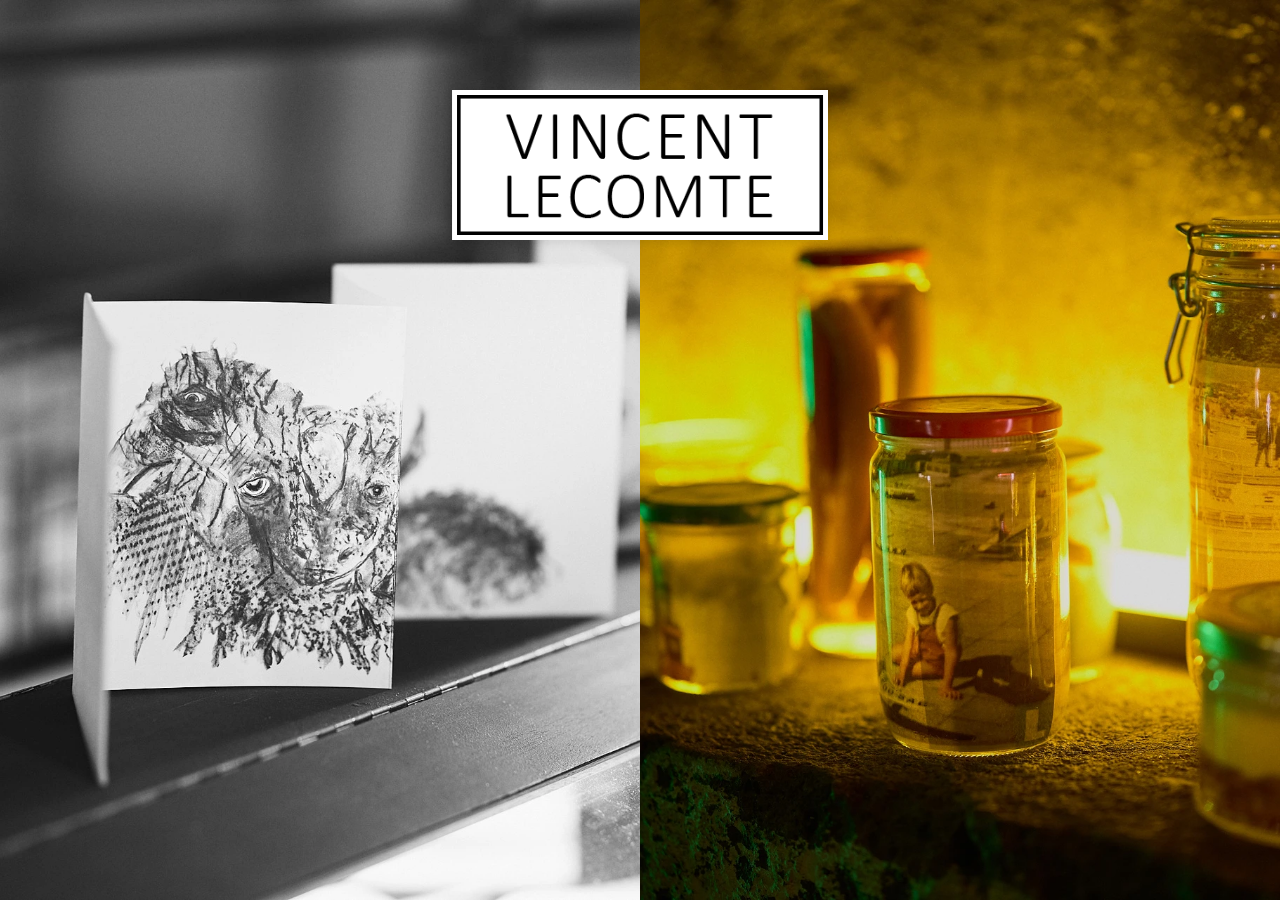
==== commit 59cd8440: "Add Netlify Identity widget script to index.html" ====
--- a/index.html
+++ b/index.html
@@ -12,6 +12,8 @@
   <link rel="stylesheet" href="styles/base/variables.css" />
   <link rel="stylesheet" href="styles/base/reset.css" />
   <link rel="stylesheet" href="styles/accueil.css" />
+
+  <script src="https://identity.netlify.com/v1/netlify-identity-widget.js"></script>
 </head>
 <body class="home-landing">
   <h1 class="sr-only">Vincent Lecomte — Accueil du site</h1>
@@ -33,4 +35,4 @@
     </a>
   </div>
 </body>
-</html>+</html>
--- a/styles/accueil.css
+++ b/styles/accueil.css
@@ -1,5 +1,3 @@
-/* Page d'accueil - CSS autonome et propre */
-
 .home-landing {
   margin: 0;
   padding: 0;
@@ -88,7 +86,7 @@
   left: 50%;
   transform: translate(-50%, -50%);
   background-color: rgba(0, 0, 0, 0.7);
-  border-radius: var(--spacing-xs);
+  border-radius: 0;
   opacity: 0;
   transition: opacity 0.3s ease;
   z-index: -1;
@@ -151,7 +149,6 @@
   max-height: 150px;
   background-color: var(--color-white);
   padding: 5px;
-  border-radius: 2px;
   box-shadow: 0 2px 10px rgba(0, 0, 0, 0.1);
 }
 
